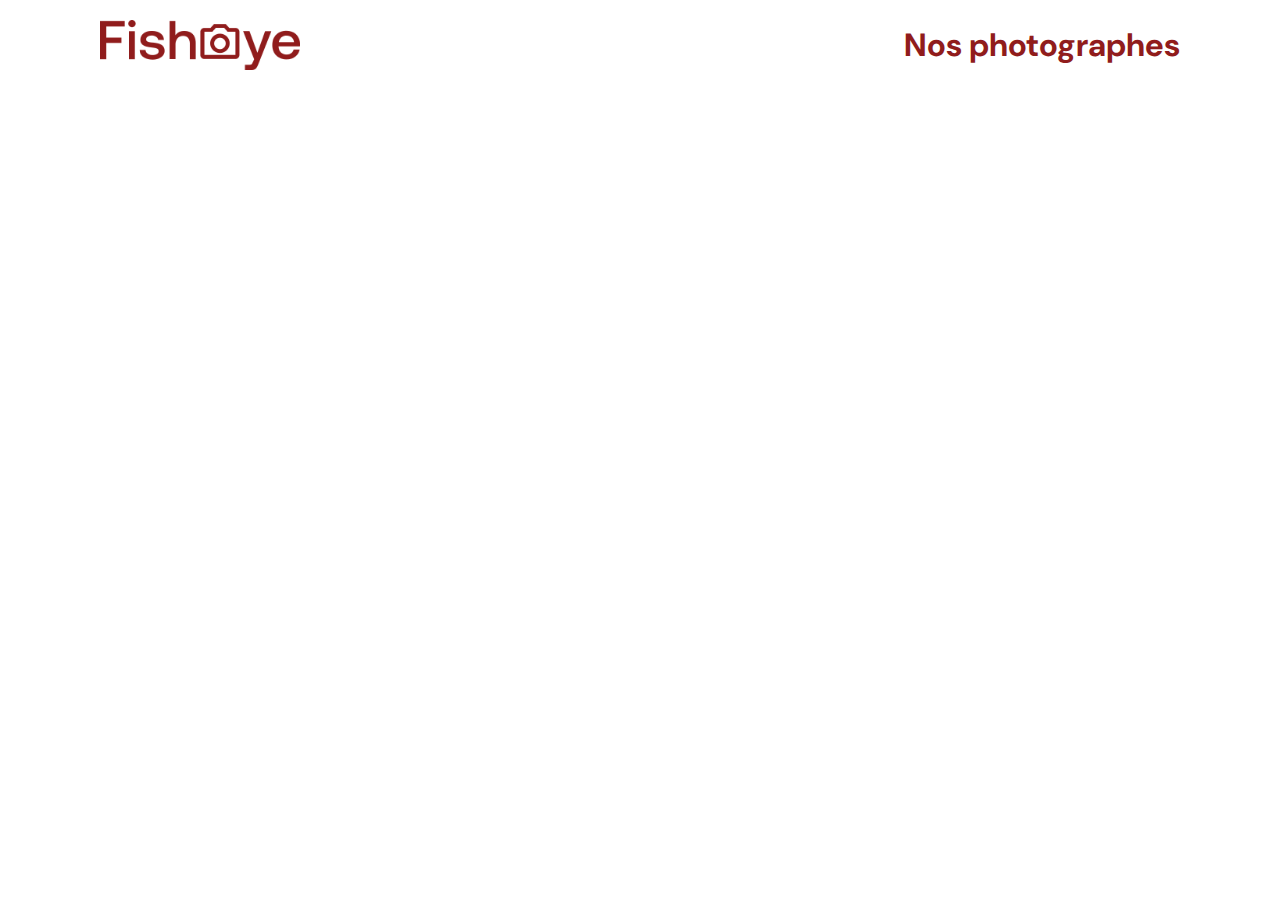
==== docs/index.html @ edcf5e89 "hebergement" ====
<!DOCTYPE html>
<html lang="fr">
  <head>
    <link href="css/style.css" rel="stylesheet" type="text/css" />
    <meta charset="utf-8">
    <link rel="icon" type="image/png" href="assets/favicon.png">
    <link href="https://fonts.googleapis.com/css?family=DM+Sans&display=swap" rel="stylesheet">
    <title>Fisheye</title>
  </head>
  <body>
    <header>
        <img src="assets/images/logo.png" class="logo" alt="logo"/>
        <h1>Nos photographes</h1>
    </header>
    <main id="main">
        <div class="photographer_section"></div>
    </main>
    <script type="module"  src="scripts/factories/photographer.js"></script>
    <script type="module"  src="scripts/pages/index.js"></script>
  </body>
</html>
---- docs/css/style.css ----
@import url("photographer.css");

body {
    font-family: "DM Sans", sans-serif;
    margin: 0;
}


header {
    display: flex;
    flex-direction: row;
    justify-content: space-between;
    align-items: center;
    height: 90px;
}

h1 {
    color: #901C1C;
    margin-right: 100px;
}

.logo {
    height: 50px;
    margin-left: 100px;
}

.photographer_section {
    display: grid;
    grid-template-columns: 1fr 1fr 1fr;
    gap: 70px;
    margin-top: 100px;
}

.photographer_section article {
    justify-self: center;
    display: flex;
    justify-content: center;
    align-items: center;
    flex-direction: column;
}

.photographer_section article h2 {
    color: #D3573C;
    font-size: 36px;
    margin: 0;
}

.photographer_section article img {
    height: 200px;
    width: 200px;
}

.photographer_section article .location {
    font-weight: 400;
    font-size: 13px;
    line-height: 17px;
    text-align: center;
    color: #901C1C;
}

.photographer_section article .tagline {
    font-weight: 400;
    font-size: 10px;
    line-height: 17px;
    text-align: center;
    color: #000000;
}

.photographer_section article a {
    display: flex;
    flex-direction: column;
    align-items: center;
    text-decoration: none;
    flex-wrap: wrap;
}

.photographer_section article a img {
    border-radius: 100px;
    object-fit: cover;
    object-position: center;
}

.photographer_section article .price {
    font-weight: 400;
    font-size: 9px;
    line-height: 17px;
    text-align: center;
    color: #757575;
}


/************************************************************* PHOTOGRAPHER *************************************************************************/

.container {
    margin: 0 100px;
}

#folio {
    display: flex;
    flex-wrap: wrap;
    justify-content: space-between;
}

#folio a {
    text-decoration: none;
    color: inherit;
}

.img_folio {
    width: 350px;
    margin-bottom: 30px;
}

.img_folio img {
    width: 350px;
    height: 300px;
    border-radius: 5px;
    object-fit: cover;
}

.img_folio span {
    color: #901C1C;
}

.img_folio div {
    width: 100%;
    display: flex;
    justify-content: space-between;
}

.img_folio i {
    padding-left: 5px;
}

#photographer-photo img {
    width: 200px;
    height: 200px;
    border-radius: 100px;
    object-fit: cover;
    object-position: center;
}

#photograph-header {
    display: flex;
    justify-content: space-between;
    margin-bottom: 80px;
    align-items: center;
    margin: 0 100px;
    background: #FAFAFA;
    border-radius: 5px;
    padding: 50px;
}

.photographer-detail {
    display: flex;
    flex-direction: column;
}

#price {
    background-color: #DB8876;
    position: fixed;
    bottom: 0;
    right: 0;
    width: 200px;
    display: flex;
    justify-content: space-around;
    border-radius: 2px;
}

#select {
    background-color: #901C1C;
    padding: 10px;
    color: white;
    font-weight: 700;
    font-size: 18px;
    line-height: 23px;
    border: 1px solid #901C1C
}

#select::selection {
    border: none;
}

#select:hover {
    background-color: #901C1C;
}

#select:after {
    background-color: #901C1C;
}

textarea#message {
    width: 100%;
    height: 130px;
    border: none;
    border-radius: 5px;
}

.photographer-detail h2 {
    font-family: 'DM Sans';
    font-style: normal;
    font-weight: 400;
    font-size: 64px;
    color: #D3573C;
    margin: 0 0 0 0;
}

.photographer-country {
    font-family: 'DM Sans';
    font-style: normal;
    font-weight: 400;
    font-size: 24px;
    padding-bottom: 12px;
    color: #901C1C;
}

.select-title {
    font-weight: 700;
    font-size: 18px;
    padding-right: 15px;
}

.custom-select {
    padding: 30px 0;
}

.divider {
    font-size: 0.2px;
    background: rgba(220, 212, 217, 0.5);
}
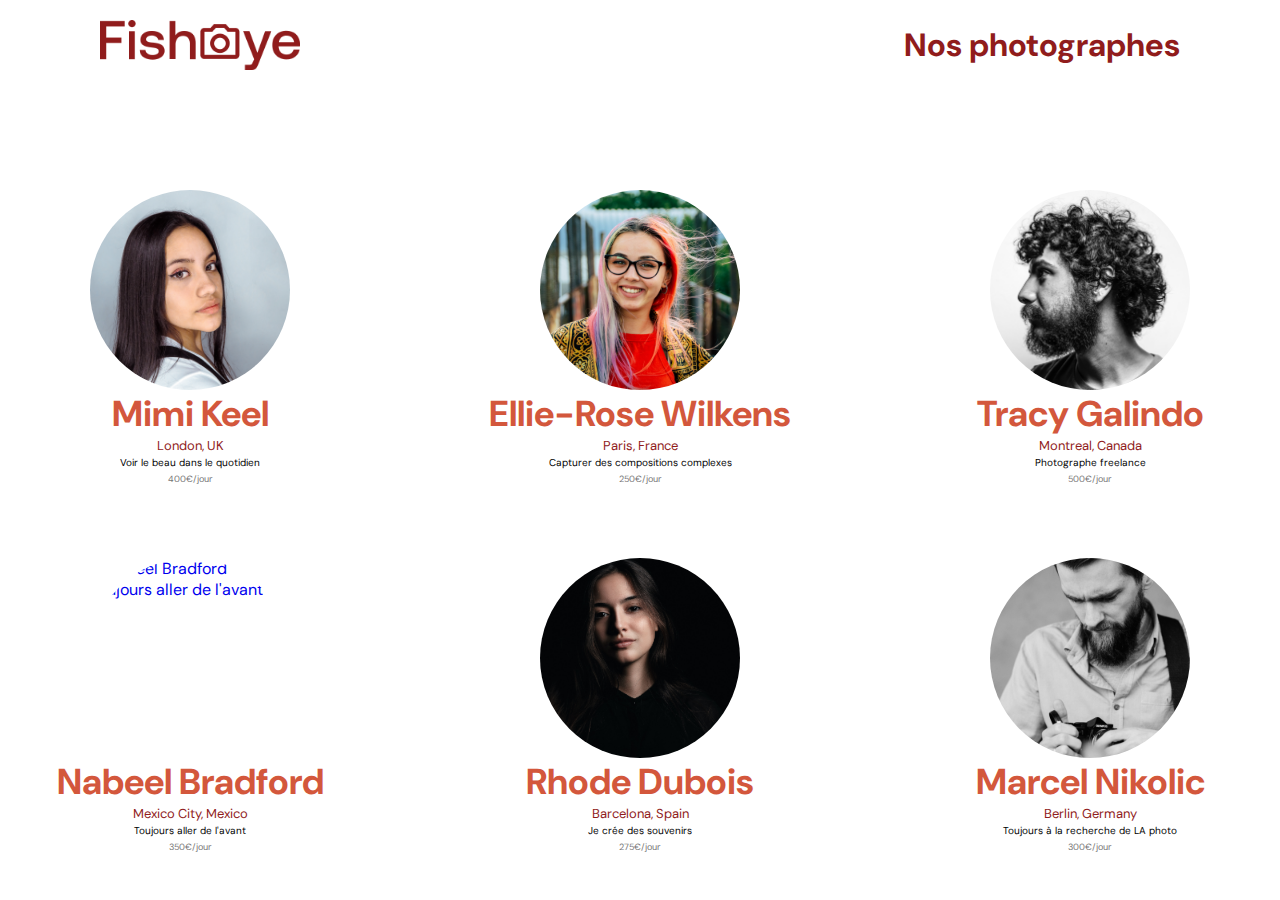
==== commit cbb9a26a: "json bug" ====
--- a/docs/index.html
+++ b/docs/index.html
@@ -1,21 +1,21 @@
 <!DOCTYPE html>
 <html lang="fr">
   <head>
-    <link href="css/style.css" rel="stylesheet" type="text/css" />
+    <link href="./css/style.css" rel="stylesheet" type="text/css" />
     <meta charset="utf-8">
-    <link rel="icon" type="image/png" href="assets/favicon.png">
+    <link rel="icon" type="image/png" href="./assets/favicon.png">
     <link href="https://fonts.googleapis.com/css?family=DM+Sans&display=swap" rel="stylesheet">
     <title>Fisheye</title>
   </head>
   <body>
     <header>
-        <img src="assets/images/logo.png" class="logo" alt="logo"/>
+        <img src="./assets/images/logo.png" class="logo" alt="logo"/>
         <h1>Nos photographes</h1>
     </header>
     <main id="main">
         <div class="photographer_section"></div>
     </main>
-    <script type="module"  src="scripts/factories/photographer.js"></script>
-    <script type="module"  src="scripts/pages/index.js"></script>
+    <script type="module"  src="./scripts/factories/photographer.js"></script>
+    <script type="module"  src="./scripts/pages/index.js"></script>
   </body>
 </html>
